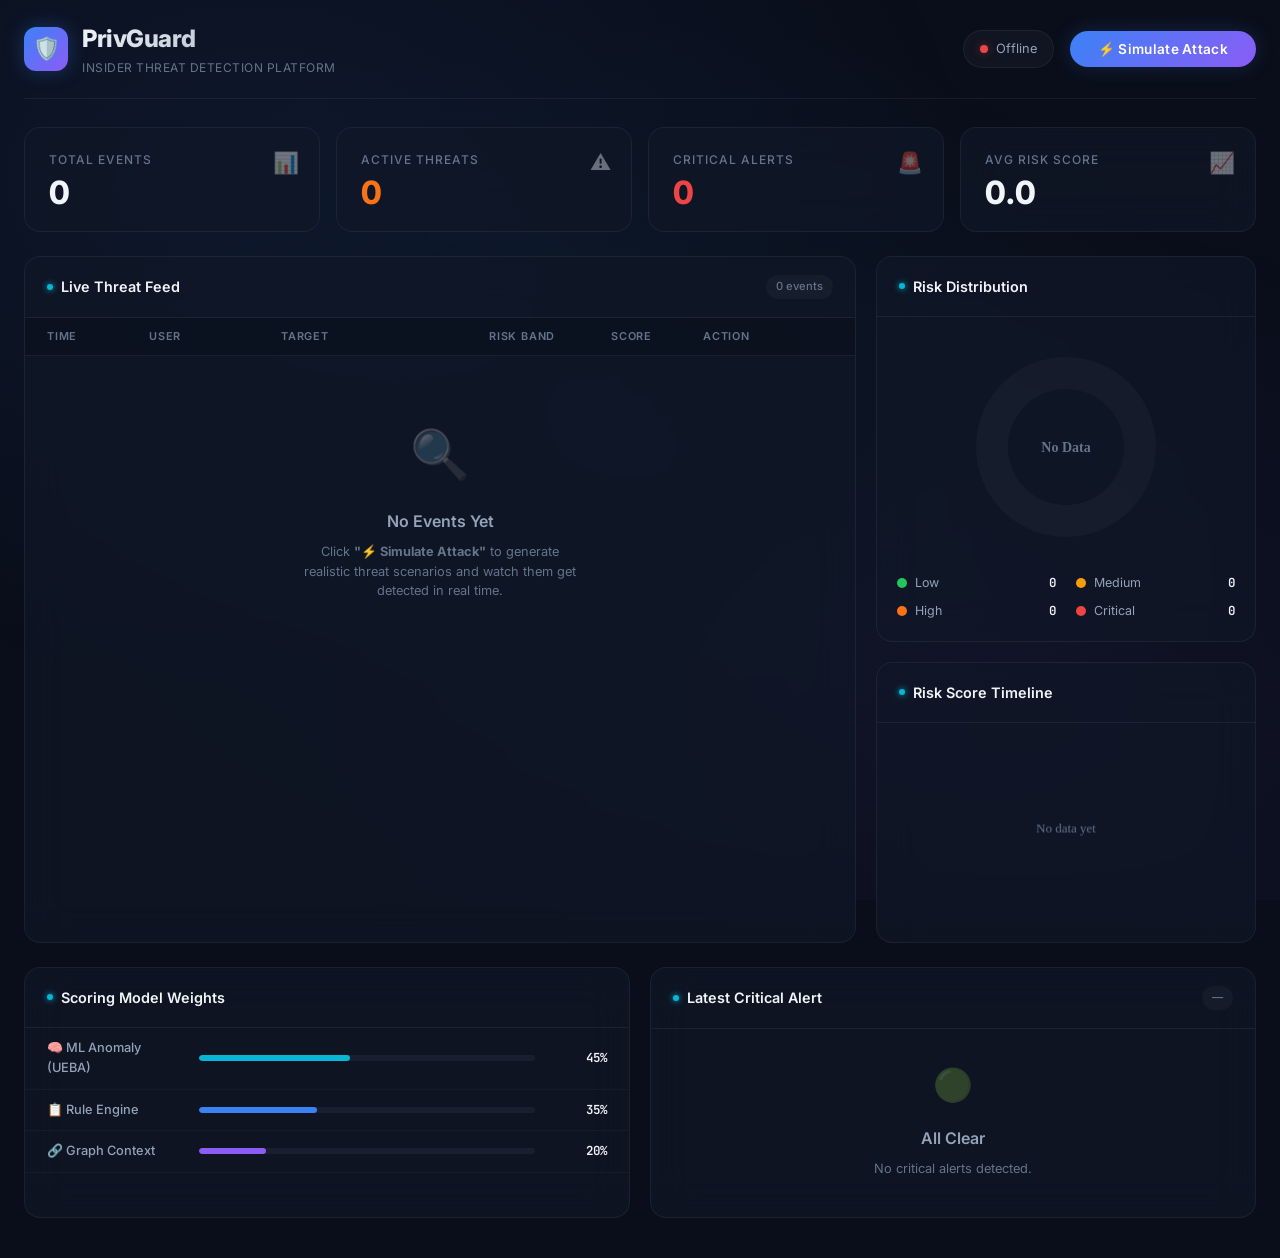
==== static/index.html @ bad9a6ab "Full-stack: Add live threat detection dashboard with simulation engine, charts, and real-time threat" ====
<!DOCTYPE html>
<html lang="en">
<head>
    <meta charset="UTF-8">
    <meta name="viewport" content="width=device-width, initial-scale=1.0">
    <meta name="description" content="PrivGuard — AI-Driven Insider Threat Detection Platform with real-time UEBA, anomaly detection, and automated response.">
    <title>PrivGuard — Insider Threat Detection Dashboard</title>
    <link rel="stylesheet" href="/static/style.css">
    <link rel="icon" href="data:image/svg+xml,<svg xmlns='http://www.w3.org/2000/svg' viewBox='0 0 100 100'><text y='.9em' font-size='90'>🛡️</text></svg>">
</head>
<body>
    <div class="app-container">

        <!-- Header -->
        <header class="header">
            <div class="header-left">
                <div class="logo-icon">🛡️</div>
                <div>
                    <h1 class="header-title">PrivGuard</h1>
                    <p class="header-subtitle">Insider Threat Detection Platform</p>
                </div>
            </div>
            <div class="header-right">
                <div class="status-badge">
                    <span class="status-dot" id="statusDot"></span>
                    <span id="statusText">Engine Online</span>
                </div>
                <button class="btn-simulate" id="btnSimulate" onclick="runSimulation()">
                    ⚡ Simulate Attack
                </button>
            </div>
        </header>

        <!-- Stats Cards -->
        <section class="stats-grid" id="statsGrid">
            <div class="stat-card">
                <span class="stat-icon">📊</span>
                <div class="stat-label">Total Events</div>
                <div class="stat-value" id="statTotal">0</div>
            </div>
            <div class="stat-card threats">
                <span class="stat-icon">⚠️</span>
                <div class="stat-label">Active Threats</div>
                <div class="stat-value" id="statThreats">0</div>
            </div>
            <div class="stat-card critical">
                <span class="stat-icon">🚨</span>
                <div class="stat-label">Critical Alerts</div>
                <div class="stat-value" id="statCritical">0</div>
            </div>
            <div class="stat-card">
                <span class="stat-icon">📈</span>
                <div class="stat-label">Avg Risk Score</div>
                <div class="stat-value" id="statAvgScore">0.0</div>
            </div>
        </section>

        <!-- Main Content -->
        <section class="main-grid">
            <!-- Threat Feed -->
            <div class="panel" id="threatPanel">
                <div class="panel-header">
                    <div class="panel-title">
                        <span class="panel-title-dot"></span>
                        Live Threat Feed
                    </div>
                    <span class="panel-badge" id="feedCount">0 events</span>
                </div>
                <div class="threat-header">
                    <span>Time</span>
                    <span>User</span>
                    <span>Target</span>
                    <span>Risk Band</span>
                    <span>Score</span>
                    <span>Action</span>
                </div>
                <div class="panel-body">
                    <div class="threat-feed" id="threatFeed">
                        <div class="empty-state" id="emptyState">
                            <div class="empty-icon">🔍</div>
                            <div class="empty-title">No Events Yet</div>
                            <div class="empty-desc">
                                Click <strong>"⚡ Simulate Attack"</strong> to generate realistic threat scenarios and watch them get detected in real time.
                            </div>
                        </div>
                    </div>
                </div>
            </div>

            <!-- Side Charts -->
            <div class="side-panels">
                <!-- Donut Chart -->
                <div class="panel">
                    <div class="panel-header">
                        <div class="panel-title">
                            <span class="panel-title-dot"></span>
                            Risk Distribution
                        </div>
                    </div>
                    <div class="panel-body">
                        <div class="donut-wrapper">
                            <canvas id="donutChart" width="220" height="220"></canvas>
                            <div class="donut-legend" id="donutLegend">
                                <div class="legend-item">
                                    <span class="legend-dot" style="background: var(--color-low)"></span>
                                    Low
                                    <span class="legend-count" id="legendLow">0</span>
                                </div>
                                <div class="legend-item">
                                    <span class="legend-dot" style="background: var(--color-medium)"></span>
                                    Medium
                                    <span class="legend-count" id="legendMedium">0</span>
                                </div>
                                <div class="legend-item">
                                    <span class="legend-dot" style="background: var(--color-high)"></span>
                                    High
                                    <span class="legend-count" id="legendHigh">0</span>
                                </div>
                                <div class="legend-item">
                                    <span class="legend-dot" style="background: var(--color-critical)"></span>
                                    Critical
                                    <span class="legend-count" id="legendCritical">0</span>
                                </div>
                            </div>
                        </div>
                    </div>
                </div>

                <!-- Timeline Chart -->
                <div class="panel">
                    <div class="panel-header">
                        <div class="panel-title">
                            <span class="panel-title-dot"></span>
                            Risk Score Timeline
                        </div>
                    </div>
                    <div class="panel-body">
                        <div class="chart-container">
                            <canvas id="timelineChart" width="340" height="180"></canvas>
                        </div>
                    </div>
                </div>
            </div>
        </section>

        <!-- Footer: Score Breakdown + Latest Alert Detail -->
        <section class="footer-row">
            <!-- Score Breakdown -->
            <div class="panel">
                <div class="panel-header">
                    <div class="panel-title">
                        <span class="panel-title-dot"></span>
                        Scoring Model Weights
                    </div>
                </div>
                <div class="panel-body">
                    <div class="breakdown-table">
                        <div class="breakdown-row">
                            <span class="breakdown-label">🧠 ML Anomaly (UEBA)</span>
                            <div class="breakdown-bar-track">
                                <div class="breakdown-bar-fill" style="width: 45%; background: var(--accent-cyan);"></div>
                            </div>
                            <span class="breakdown-value">45%</span>
                        </div>
                        <div class="breakdown-row">
                            <span class="breakdown-label">📋 Rule Engine</span>
                            <div class="breakdown-bar-track">
                                <div class="breakdown-bar-fill" style="width: 35%; background: var(--accent-blue);"></div>
                            </div>
                            <span class="breakdown-value">35%</span>
                        </div>
                        <div class="breakdown-row">
                            <span class="breakdown-label">🔗 Graph Context</span>
                            <div class="breakdown-bar-track">
                                <div class="breakdown-bar-fill" style="width: 20%; background: var(--accent-purple);"></div>
                            </div>
                            <span class="breakdown-value">20%</span>
                        </div>
                    </div>
                </div>
            </div>

            <!-- Latest Critical Alert -->
            <div class="panel" id="latestAlertPanel">
                <div class="panel-header">
                    <div class="panel-title">
                        <span class="panel-title-dot"></span>
                        Latest Critical Alert
                    </div>
                    <span class="panel-badge" id="latestAlertBadge">—</span>
                </div>
                <div class="panel-body">
                    <div class="breakdown-table" id="latestAlertDetail">
                        <div class="empty-state" style="padding: 30px;">
                            <div class="empty-icon" style="font-size: 2rem;">🟢</div>
                            <div class="empty-title">All Clear</div>
                            <div class="empty-desc">No critical alerts detected.</div>
                        </div>
                    </div>
                </div>
            </div>
        </section>

    </div>

    <script src="/static/app.js"></script>
</body>
</html>
---- static/style.css ----
/* =============================================
   PrivGuard Design System — Dark Glassmorphism
   ============================================= */

@import url('https://fonts.googleapis.com/css2?family=Inter:wght@300;400;500;600;700;800;900&family=JetBrains+Mono:wght@400;500;600&display=swap');

/* --- Design Tokens --- */
:root {
    /* Background */
    --bg-primary: #0a0e1a;
    --bg-secondary: #111827;
    --bg-card: rgba(17, 24, 39, 0.7);
    --bg-card-hover: rgba(30, 41, 59, 0.8);
    --bg-glass: rgba(255, 255, 255, 0.03);
    --bg-glass-border: rgba(255, 255, 255, 0.06);

    /* Text */
    --text-primary: #f1f5f9;
    --text-secondary: #94a3b8;
    --text-muted: #64748b;
    --text-accent: #38bdf8;

    /* Risk Band Colors */
    --color-low: #22c55e;
    --color-low-bg: rgba(34, 197, 94, 0.1);
    --color-low-glow: rgba(34, 197, 94, 0.3);

    --color-medium: #f59e0b;
    --color-medium-bg: rgba(245, 158, 11, 0.1);
    --color-medium-glow: rgba(245, 158, 11, 0.3);

    --color-high: #f97316;
    --color-high-bg: rgba(249, 115, 22, 0.1);
    --color-high-glow: rgba(249, 115, 22, 0.3);

    --color-critical: #ef4444;
    --color-critical-bg: rgba(239, 68, 68, 0.1);
    --color-critical-glow: rgba(239, 68, 68, 0.4);

    /* Accent */
    --accent-blue: #3b82f6;
    --accent-purple: #8b5cf6;
    --accent-cyan: #06b6d4;

    /* Layout */
    --radius: 16px;
    --radius-sm: 8px;
    --radius-xs: 4px;
    --shadow: 0 4px 30px rgba(0, 0, 0, 0.3);
    --transition: all 0.3s cubic-bezier(0.4, 0, 0.2, 1);
}

/* --- Reset & Base --- */
*, *::before, *::after {
    margin: 0;
    padding: 0;
    box-sizing: border-box;
}

html {
    font-size: 16px;
    scroll-behavior: smooth;
}

body {
    font-family: 'Inter', -apple-system, BlinkMacSystemFont, sans-serif;
    background: var(--bg-primary);
    color: var(--text-primary);
    min-height: 100vh;
    overflow-x: hidden;
    line-height: 1.6;
}

/* Animated background gradient */
body::before {
    content: '';
    position: fixed;
    top: 0;
    left: 0;
    width: 100%;
    height: 100%;
    background: 
        radial-gradient(ellipse at 20% 20%, rgba(59, 130, 246, 0.08) 0%, transparent 50%),
        radial-gradient(ellipse at 80% 80%, rgba(139, 92, 246, 0.06) 0%, transparent 50%),
        radial-gradient(ellipse at 50% 50%, rgba(6, 182, 212, 0.04) 0%, transparent 70%);
    pointer-events: none;
    z-index: 0;
}

/* --- Scrollbar --- */
::-webkit-scrollbar {
    width: 6px;
}
::-webkit-scrollbar-track {
    background: transparent;
}
::-webkit-scrollbar-thumb {
    background: rgba(148, 163, 184, 0.2);
    border-radius: 3px;
}
::-webkit-scrollbar-thumb:hover {
    background: rgba(148, 163, 184, 0.4);
}

/* --- Layout --- */
.app-container {
    position: relative;
    z-index: 1;
    max-width: 1440px;
    margin: 0 auto;
    padding: 0 24px 40px;
}

/* --- Header --- */
.header {
    display: flex;
    align-items: center;
    justify-content: space-between;
    padding: 20px 0;
    border-bottom: 1px solid var(--bg-glass-border);
    margin-bottom: 28px;
}

.header-left {
    display: flex;
    align-items: center;
    gap: 14px;
}

.logo-icon {
    width: 44px;
    height: 44px;
    background: linear-gradient(135deg, var(--accent-blue), var(--accent-purple));
    border-radius: 12px;
    display: flex;
    align-items: center;
    justify-content: center;
    font-size: 22px;
    box-shadow: 0 0 20px rgba(59, 130, 246, 0.3);
}

.header-title {
    font-size: 1.5rem;
    font-weight: 800;
    letter-spacing: -0.5px;
    background: linear-gradient(135deg, #f1f5f9, #94a3b8);
    -webkit-background-clip: text;
    -webkit-text-fill-color: transparent;
    background-clip: text;
}

.header-subtitle {
    font-size: 0.75rem;
    color: var(--text-muted);
    font-weight: 400;
    letter-spacing: 0.5px;
    text-transform: uppercase;
}

.header-right {
    display: flex;
    align-items: center;
    gap: 16px;
}

.status-badge {
    display: flex;
    align-items: center;
    gap: 8px;
    padding: 8px 16px;
    background: var(--bg-glass);
    border: 1px solid var(--bg-glass-border);
    border-radius: 100px;
    font-size: 0.8rem;
    color: var(--text-secondary);
}

.status-dot {
    width: 8px;
    height: 8px;
    border-radius: 50%;
    background: var(--color-low);
    box-shadow: 0 0 8px var(--color-low-glow);
    animation: pulse-dot 2s ease-in-out infinite;
}

.status-dot.offline {
    background: var(--color-critical);
    box-shadow: 0 0 8px var(--color-critical-glow);
}

@keyframes pulse-dot {
    0%, 100% { opacity: 1; transform: scale(1); }
    50% { opacity: 0.6; transform: scale(0.85); }
}

/* --- Simulate Button --- */
.btn-simulate {
    padding: 10px 28px;
    background: linear-gradient(135deg, var(--accent-blue), var(--accent-purple));
    border: none;
    border-radius: 100px;
    color: white;
    font-family: 'Inter', sans-serif;
    font-size: 0.85rem;
    font-weight: 600;
    cursor: pointer;
    transition: var(--transition);
    box-shadow: 0 0 20px rgba(59, 130, 246, 0.2);
    letter-spacing: 0.3px;
    position: relative;
    overflow: hidden;
}

.btn-simulate:hover {
    transform: translateY(-2px);
    box-shadow: 0 0 30px rgba(59, 130, 246, 0.4);
}

.btn-simulate:active {
    transform: translateY(0);
}

.btn-simulate.loading {
    pointer-events: none;
    opacity: 0.7;
}

.btn-simulate.loading::after {
    content: '';
    position: absolute;
    top: 0;
    left: -100%;
    width: 200%;
    height: 100%;
    background: linear-gradient(90deg, transparent, rgba(255,255,255,0.2), transparent);
    animation: shimmer 1.5s infinite;
}

@keyframes shimmer {
    0% { left: -100%; }
    100% { left: 100%; }
}

/* --- Stats Grid --- */
.stats-grid {
    display: grid;
    grid-template-columns: repeat(4, 1fr);
    gap: 16px;
    margin-bottom: 24px;
}

.stat-card {
    background: var(--bg-card);
    border: 1px solid var(--bg-glass-border);
    border-radius: var(--radius);
    padding: 22px 24px;
    backdrop-filter: blur(20px);
    transition: var(--transition);
    position: relative;
    overflow: hidden;
}

.stat-card::before {
    content: '';
    position: absolute;
    top: 0;
    left: 0;
    right: 0;
    height: 2px;
    background: linear-gradient(90deg, transparent, var(--accent-blue), transparent);
    opacity: 0;
    transition: var(--transition);
}

.stat-card:hover {
    border-color: rgba(255, 255, 255, 0.1);
    transform: translateY(-2px);
    box-shadow: var(--shadow);
}

.stat-card:hover::before {
    opacity: 1;
}

.stat-card.threats .stat-value { color: var(--color-high); }
.stat-card.critical .stat-value { color: var(--color-critical); }
.stat-card.critical::before { background: linear-gradient(90deg, transparent, var(--color-critical), transparent); }
.stat-card.threats::before { background: linear-gradient(90deg, transparent, var(--color-high), transparent); }

.stat-label {
    font-size: 0.75rem;
    color: var(--text-muted);
    text-transform: uppercase;
    letter-spacing: 1px;
    font-weight: 500;
    margin-bottom: 8px;
}

.stat-value {
    font-size: 2rem;
    font-weight: 800;
    color: var(--text-primary);
    line-height: 1;
    font-variant-numeric: tabular-nums;
}

.stat-icon {
    position: absolute;
    top: 18px;
    right: 20px;
    font-size: 1.3rem;
    opacity: 0.4;
}

/* --- Main Content Grid --- */
.main-grid {
    display: grid;
    grid-template-columns: 1fr 380px;
    gap: 20px;
    margin-bottom: 24px;
}

/* --- Panel --- */
.panel {
    background: var(--bg-card);
    border: 1px solid var(--bg-glass-border);
    border-radius: var(--radius);
    backdrop-filter: blur(20px);
    overflow: hidden;
}

.panel-header {
    display: flex;
    align-items: center;
    justify-content: space-between;
    padding: 18px 22px;
    border-bottom: 1px solid var(--bg-glass-border);
}

.panel-title {
    font-size: 0.9rem;
    font-weight: 600;
    color: var(--text-primary);
    display: flex;
    align-items: center;
    gap: 8px;
}

.panel-title-dot {
    width: 6px;
    height: 6px;
    border-radius: 50%;
    background: var(--accent-cyan);
    box-shadow: 0 0 6px var(--accent-cyan);
}

.panel-badge {
    font-size: 0.7rem;
    padding: 3px 10px;
    border-radius: 100px;
    background: var(--bg-glass);
    color: var(--text-muted);
    font-weight: 500;
}

.panel-body {
    padding: 0;
}

/* --- Threat Feed Table --- */
.threat-feed {
    max-height: 480px;
    overflow-y: auto;
}

.threat-row {
    display: grid;
    grid-template-columns: 90px 120px 1fr 110px 80px 130px;
    gap: 12px;
    align-items: center;
    padding: 13px 22px;
    border-bottom: 1px solid rgba(255, 255, 255, 0.03);
    font-size: 0.8rem;
    transition: var(--transition);
    animation: slideIn 0.4s ease-out;
}

.threat-row:hover {
    background: var(--bg-card-hover);
}

.threat-row.risk-Critical {
    background: var(--color-critical-bg);
    border-left: 3px solid var(--color-critical);
}

.threat-row.risk-Critical.pulse {
    animation: slideIn 0.4s ease-out, criticalPulse 2s ease-in-out 3;
}

.threat-row.risk-High {
    background: var(--color-high-bg);
    border-left: 3px solid var(--color-high);
}

.threat-row.risk-Medium {
    border-left: 3px solid var(--color-medium);
}

.threat-row.risk-Low {
    border-left: 3px solid rgba(34, 197, 94, 0.3);
}

@keyframes slideIn {
    from { opacity: 0; transform: translateX(-20px); }
    to { opacity: 1; transform: translateX(0); }
}

@keyframes criticalPulse {
    0%, 100% { background: var(--color-critical-bg); }
    50% { background: rgba(239, 68, 68, 0.2); }
}

.threat-time {
    color: var(--text-muted);
    font-family: 'JetBrains Mono', monospace;
    font-size: 0.72rem;
}

.threat-user {
    color: var(--text-primary);
    font-weight: 500;
}

.threat-user-dept {
    font-size: 0.68rem;
    color: var(--text-muted);
    font-weight: 400;
}

.threat-detail {
    color: var(--text-secondary);
    white-space: nowrap;
    overflow: hidden;
    text-overflow: ellipsis;
}

.threat-system {
    font-family: 'JetBrains Mono', monospace;
    font-size: 0.72rem;
    color: var(--accent-cyan);
}

.threat-score {
    font-family: 'JetBrains Mono', monospace;
    font-weight: 700;
    font-size: 0.85rem;
}

.threat-score.score-low { color: var(--color-low); }
.threat-score.score-medium { color: var(--color-medium); }
.threat-score.score-high { color: var(--color-high); }
.threat-score.score-critical { color: var(--color-critical); }

/* Risk Band Badge */
.risk-badge {
    display: inline-flex;
    align-items: center;
    gap: 5px;
    padding: 4px 10px;
    border-radius: 100px;
    font-size: 0.7rem;
    font-weight: 600;
    letter-spacing: 0.3px;
    text-transform: uppercase;
}

.risk-badge.band-Low {
    background: var(--color-low-bg);
    color: var(--color-low);
    border: 1px solid rgba(34, 197, 94, 0.2);
}
.risk-badge.band-Medium {
    background: var(--color-medium-bg);
    color: var(--color-medium);
    border: 1px solid rgba(245, 158, 11, 0.2);
}
.risk-badge.band-High {
    background: var(--color-high-bg);
    color: var(--color-high);
    border: 1px solid rgba(249, 115, 22, 0.2);
}
.risk-badge.band-Critical {
    background: var(--color-critical-bg);
    color: var(--color-critical);
    border: 1px solid rgba(239, 68, 68, 0.3);
    animation: badgePulse 1.5s ease-in-out infinite;
}

@keyframes badgePulse {
    0%, 100% { box-shadow: 0 0 0 0 var(--color-critical-glow); }
    50% { box-shadow: 0 0 12px 2px var(--color-critical-glow); }
}

/* Action Badge */
.action-badge {
    display: inline-flex;
    align-items: center;
    gap: 4px;
    padding: 4px 10px;
    border-radius: var(--radius-xs);
    font-size: 0.68rem;
    font-weight: 500;
    font-family: 'JetBrains Mono', monospace;
}

.action-badge.action-allow {
    background: rgba(34, 197, 94, 0.08);
    color: var(--color-low);
}
.action-badge.action-step-up-mfa {
    background: rgba(245, 158, 11, 0.08);
    color: var(--color-medium);
}
.action-badge.action-jit-approval-required {
    background: rgba(249, 115, 22, 0.08);
    color: var(--color-high);
}
.action-badge.action-auto-block-session {
    background: rgba(239, 68, 68, 0.1);
    color: var(--color-critical);
    font-weight: 700;
}

/* --- Side Panels --- */
.side-panels {
    display: flex;
    flex-direction: column;
    gap: 20px;
}

/* --- Chart Containers --- */
.chart-container {
    padding: 20px;
    display: flex;
    align-items: center;
    justify-content: center;
}

.chart-container canvas {
    max-width: 100%;
}

/* --- Donut Legend --- */
.donut-wrapper {
    display: flex;
    flex-direction: column;
    align-items: center;
    gap: 16px;
    padding: 20px;
}

.donut-legend {
    display: grid;
    grid-template-columns: 1fr 1fr;
    gap: 8px 20px;
    width: 100%;
}

.legend-item {
    display: flex;
    align-items: center;
    gap: 8px;
    font-size: 0.78rem;
    color: var(--text-secondary);
}

.legend-dot {
    width: 10px;
    height: 10px;
    border-radius: 50%;
    flex-shrink: 0;
}

.legend-count {
    margin-left: auto;
    font-weight: 600;
    font-family: 'JetBrains Mono', monospace;
    color: var(--text-primary);
}

/* --- Empty State --- */
.empty-state {
    display: flex;
    flex-direction: column;
    align-items: center;
    justify-content: center;
    padding: 60px 30px;
    text-align: center;
}

.empty-icon {
    font-size: 3rem;
    margin-bottom: 16px;
    opacity: 0.3;
}

.empty-title {
    font-size: 1rem;
    font-weight: 600;
    color: var(--text-secondary);
    margin-bottom: 8px;
}

.empty-desc {
    font-size: 0.8rem;
    color: var(--text-muted);
    max-width: 280px;
    line-height: 1.5;
}

/* --- Footer Row --- */
.footer-row {
    display: grid;
    grid-template-columns: 1fr 1fr;
    gap: 20px;
}

/* --- Score Breakdown Table --- */
.breakdown-table {
    width: 100%;
    padding: 0 0 8px;
}

.breakdown-row {
    display: grid;
    grid-template-columns: 140px 1fr 60px;
    gap: 12px;
    align-items: center;
    padding: 10px 22px;
    border-bottom: 1px solid rgba(255, 255, 255, 0.03);
    font-size: 0.8rem;
}

.breakdown-label {
    color: var(--text-secondary);
    font-weight: 500;
}

.breakdown-bar-track {
    height: 6px;
    background: rgba(255, 255, 255, 0.05);
    border-radius: 3px;
    overflow: hidden;
}

.breakdown-bar-fill {
    height: 100%;
    border-radius: 3px;
    transition: width 0.8s cubic-bezier(0.4, 0, 0.2, 1);
}

.breakdown-value {
    text-align: right;
    font-family: 'JetBrains Mono', monospace;
    font-weight: 600;
    color: var(--text-primary);
    font-size: 0.78rem;
}

/* --- Threat Header Row --- */
.threat-header {
    display: grid;
    grid-template-columns: 90px 120px 1fr 110px 80px 130px;
    gap: 12px;
    padding: 10px 22px;
    font-size: 0.68rem;
    text-transform: uppercase;
    letter-spacing: 0.8px;
    color: var(--text-muted);
    font-weight: 600;
    border-bottom: 1px solid var(--bg-glass-border);
    background: rgba(0, 0, 0, 0.2);
}

/* --- Responsive --- */
@media (max-width: 1200px) {
    .main-grid {
        grid-template-columns: 1fr;
    }
    .side-panels {
        flex-direction: row;
    }
    .footer-row {
        grid-template-columns: 1fr;
    }
}

@media (max-width: 768px) {
    .stats-grid {
        grid-template-columns: repeat(2, 1fr);
    }
    .threat-row, .threat-header {
        grid-template-columns: 80px 100px 1fr 80px;
    }
    .threat-row > :nth-child(5),
    .threat-row > :nth-child(6),
    .threat-header > :nth-child(5),
    .threat-header > :nth-child(6) {
        display: none;
    }
    .header {
        flex-direction: column;
        gap: 12px;
        text-align: center;
    }
    .side-panels {
        flex-direction: column;
    }
}

@media (max-width: 480px) {
    .stats-grid {
        grid-template-columns: 1fr;
    }
}
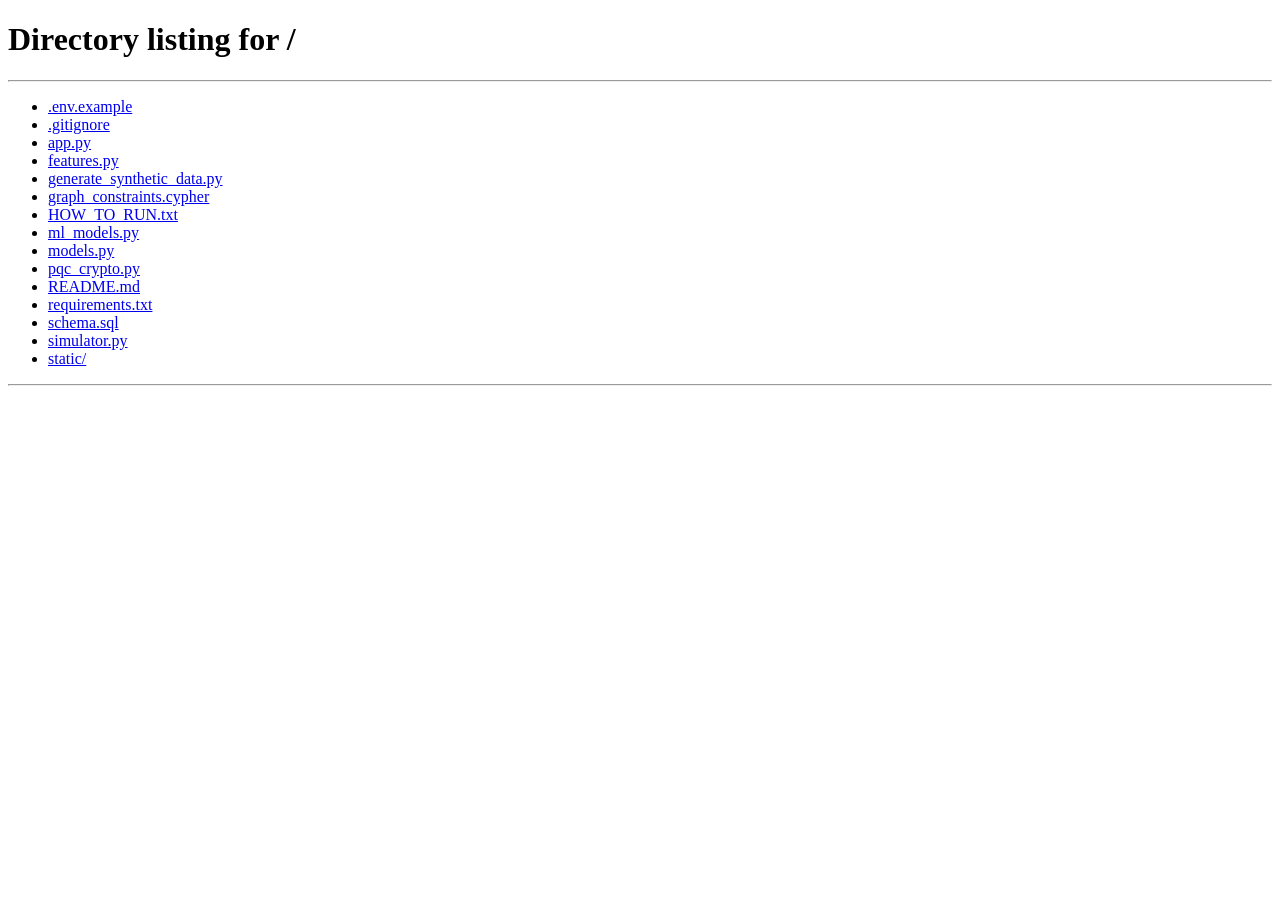
==== commit 7fdcf023: "Add login/user pages, update app and models with latest changes" ====
--- a/static/index.html
+++ b/static/index.html
@@ -1,6 +1,18 @@
 <!DOCTYPE html>
 <html lang="en">
 <head>
+    <script>
+        // Auth check before page loads
+        const activeUserData = localStorage.getItem('privguard_user');
+        if (!activeUserData) {
+            window.location.href = '/';
+        } else {
+            const user = JSON.parse(activeUserData);
+            if (user.role !== 'admin') {
+                window.location.href = '/static/user.html';
+            }
+        }
+    </script>
     <meta charset="UTF-8">
     <meta name="viewport" content="width=device-width, initial-scale=1.0">
     <meta name="description" content="PrivGuard — AI-Driven Insider Threat Detection Platform with real-time UEBA, anomaly detection, and automated response.">
@@ -8,6 +20,7 @@
     <link rel="stylesheet" href="/static/style.css">
     <link rel="icon" href="data:image/svg+xml,<svg xmlns='http://www.w3.org/2000/svg' viewBox='0 0 100 100'><text y='.9em' font-size='90'>🛡️</text></svg>">
 </head>
+
 <body>
     <div class="app-container">
 
@@ -28,7 +41,11 @@
                 <button class="btn-simulate" id="btnSimulate" onclick="runSimulation()">
                     ⚡ Simulate Attack
                 </button>
-            </div>
+                <button class="btn-logout" onclick="handleLogout()" style="margin-left: 10px;">
+                    Sign Out
+                </button>
+            </div>
+
         </header>
 
         <!-- Stats Cards -->
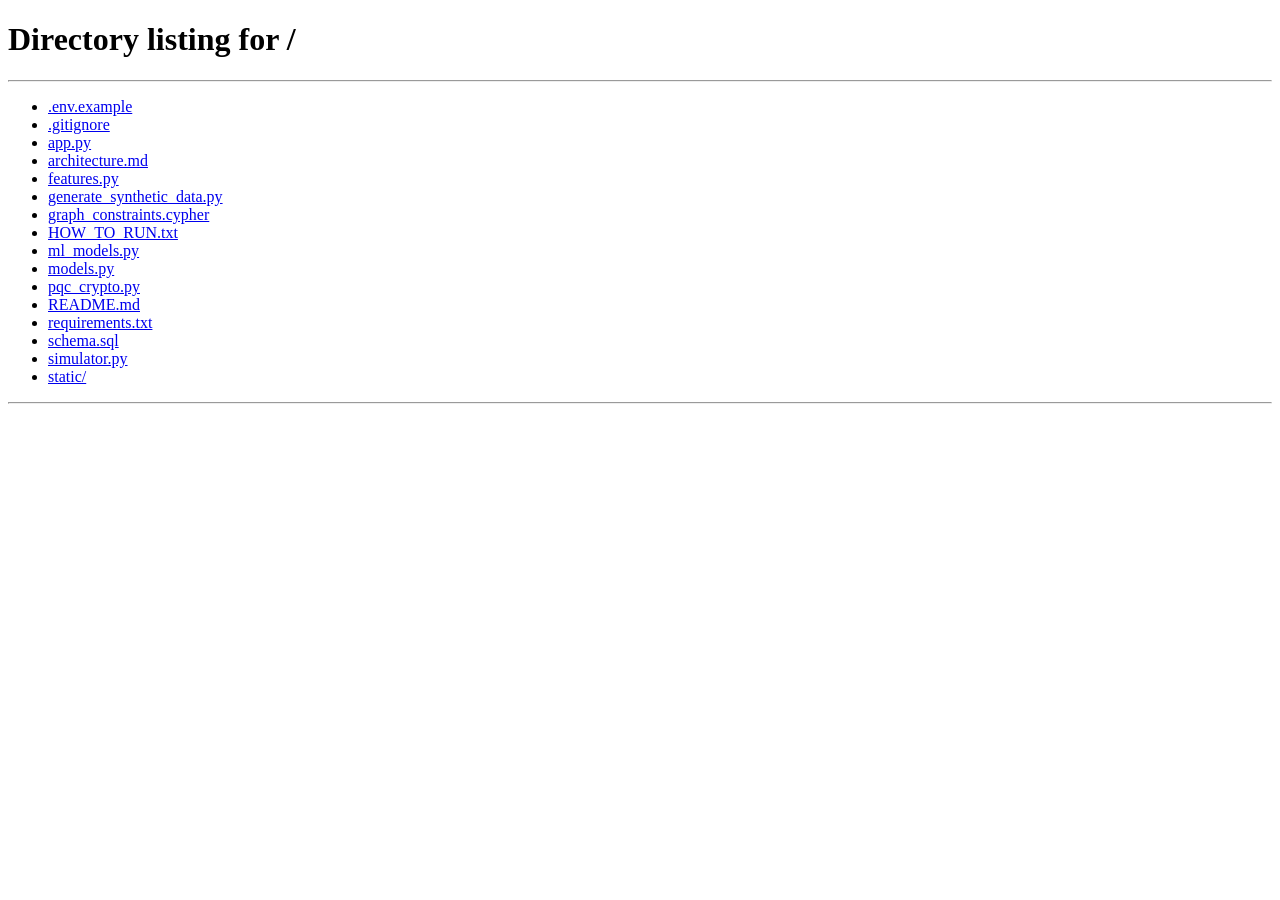
==== commit d5da3143: "feat: integrate PQC architecture, ML-KEM, and ML-DSA credentials protection" ====
--- a/static/index.html
+++ b/static/index.html
@@ -38,9 +38,6 @@
                     <span class="status-dot" id="statusDot"></span>
                     <span id="statusText">Engine Online</span>
                 </div>
-                <button class="btn-simulate" id="btnSimulate" onclick="runSimulation()">
-                    ⚡ Simulate Attack
-                </button>
                 <button class="btn-logout" onclick="handleLogout()" style="margin-left: 10px;">
                     Sign Out
                 </button>
@@ -97,7 +94,7 @@
                             <div class="empty-icon">🔍</div>
                             <div class="empty-title">No Events Yet</div>
                             <div class="empty-desc">
-                                Click <strong>"⚡ Simulate Attack"</strong> to generate realistic threat scenarios and watch them get detected in real time.
+                                Waiting for live events to be generated from user activity...
                             </div>
                         </div>
                     </div>
@@ -218,7 +215,269 @@
             </div>
         </section>
 
+        <!-- ============================== -->
+        <!-- 🚨 FLAGGED USERS PANEL (NEW) -->
+        <!-- ============================== -->
+        <section class="flagged-section" id="flaggedSection">
+            <div class="panel flagged-panel">
+                <div class="panel-header">
+                    <div class="panel-title" style="color: var(--color-critical);">
+                        <span class="panel-title-dot" style="background: var(--color-critical);"></span>
+                        🚨 Flagged Users — Anomalous Behavior Detected
+                    </div>
+                    <span class="panel-badge flagged-count-badge" id="flaggedCount">0 flagged</span>
+                </div>
+                <div class="panel-body">
+                    <div id="flaggedUsersContainer">
+                        <div class="flagged-empty" id="flaggedEmpty">
+                            <div style="font-size: 2.5rem; margin-bottom: 12px;">✅</div>
+                            <div style="font-weight: 700; color: var(--text-primary); margin-bottom: 6px;">No Flagged Users</div>
+                            <div style="font-size: 0.8rem; color: var(--text-muted);">All user accounts are operating within normal behavior parameters.</div>
+                        </div>
+                        <div class="flagged-table-wrapper" id="flaggedTableWrapper" style="display: none;">
+                            <table class="flagged-table" id="flaggedTable">
+                                <thead>
+                                    <tr>
+                                        <th>Status</th>
+                                        <th>Username</th>
+                                        <th>Name</th>
+                                        <th>Department</th>
+                                        <th>Failed Logins</th>
+                                        <th>Dangerous Actions</th>
+                                        <th>Reasons</th>
+                                        <th>Last Flagged</th>
+                                        <th>Actions</th>
+                                    </tr>
+                                </thead>
+                                <tbody id="flaggedTableBody"></tbody>
+                            </table>
+                        </div>
+                    </div>
+                </div>
+            </div>
+        </section>
+
     </div>
+
+    <!-- User Removal Confirmation Dialog -->
+    <div class="removal-overlay" id="removalOverlay">
+        <div class="removal-dialog">
+            <div style="font-size: 2.5rem; margin-bottom: 16px;">⚠️</div>
+            <h3 style="color: var(--color-critical); font-weight: 800; margin-bottom: 10px;">REMOVE USER ACCOUNT</h3>
+            <p style="color: var(--text-secondary); font-size: 0.85rem; line-height: 1.6; margin-bottom: 8px;">
+                You are about to <strong style="color: var(--color-critical);">permanently remove</strong> the following user account:
+            </p>
+            <div class="removal-user-info" id="removalUserInfo">
+                <!-- Filled dynamically -->
+            </div>
+            <p style="color: var(--text-muted); font-size: 0.75rem; margin-top: 12px;">
+                This action is irreversible. The user will be unable to log in and all active sessions will be terminated.
+            </p>
+            <div class="removal-actions">
+                <button class="removal-btn-cancel" onclick="closeRemovalDialog()">Cancel</button>
+                <button class="removal-btn-confirm" id="removalConfirmBtn" onclick="confirmRemoveUser()">🗑️ Remove Account</button>
+            </div>
+        </div>
+    </div>
+
+    <!-- Success/failure toast notification -->
+    <div class="toast-notification" id="toastNotification">
+        <span id="toastMessage"></span>
+    </div>
+
+    <style>
+        /* Flagged Users Section */
+        .flagged-section {
+            margin-top: 20px;
+        }
+        .flagged-panel {
+            border-color: rgba(239, 68, 68, 0.2) !important;
+            background: linear-gradient(180deg, rgba(239, 68, 68, 0.03), var(--bg-card)) !important;
+        }
+        .flagged-count-badge {
+            background: rgba(239, 68, 68, 0.15) !important;
+            color: var(--color-critical) !important;
+            font-weight: 700;
+        }
+        .flagged-empty {
+            text-align: center;
+            padding: 40px 20px;
+        }
+        .flagged-table-wrapper {
+            overflow-x: auto;
+        }
+        .flagged-table {
+            width: 100%;
+            border-collapse: collapse;
+            font-size: 0.8rem;
+        }
+        .flagged-table th {
+            text-align: left;
+            font-size: 0.7rem;
+            font-weight: 700;
+            text-transform: uppercase;
+            letter-spacing: 0.8px;
+            color: var(--text-muted);
+            padding: 12px 14px;
+            border-bottom: 1px solid var(--bg-glass-border);
+        }
+        .flagged-table td {
+            padding: 14px 14px;
+            color: var(--text-secondary);
+            border-bottom: 1px solid rgba(255, 255, 255, 0.03);
+            vertical-align: middle;
+        }
+        .flagged-table tr:hover td {
+            background: rgba(239, 68, 68, 0.03);
+        }
+        .danger-badge {
+            display: inline-flex;
+            align-items: center;
+            gap: 6px;
+            background: rgba(239, 68, 68, 0.15);
+            color: var(--color-critical);
+            padding: 5px 12px;
+            border-radius: 100px;
+            font-weight: 700;
+            font-size: 0.72rem;
+            animation: dangerPulse 1.5s infinite;
+        }
+        @keyframes dangerPulse {
+            0%, 100% { box-shadow: 0 0 5px rgba(239, 68, 68, 0.2); }
+            50% { box-shadow: 0 0 20px rgba(239, 68, 68, 0.5); }
+        }
+        .reason-tag {
+            display: inline-block;
+            background: rgba(255, 255, 255, 0.04);
+            border: 1px solid var(--bg-glass-border);
+            padding: 3px 8px;
+            border-radius: var(--radius-xs);
+            font-size: 0.68rem;
+            color: var(--text-muted);
+            margin: 2px 0;
+            max-width: 280px;
+            overflow: hidden;
+            text-overflow: ellipsis;
+            white-space: nowrap;
+        }
+        .btn-remove-user {
+            padding: 6px 14px;
+            background: rgba(239, 68, 68, 0.12);
+            border: 1px solid rgba(239, 68, 68, 0.3);
+            border-radius: var(--radius-sm);
+            color: var(--color-critical);
+            font-weight: 700;
+            font-size: 0.75rem;
+            cursor: pointer;
+            transition: var(--transition);
+            white-space: nowrap;
+        }
+        .btn-remove-user:hover {
+            background: rgba(239, 68, 68, 0.3);
+            transform: translateY(-1px);
+            box-shadow: 0 0 15px rgba(239, 68, 68, 0.3);
+        }
+        .flagged-count-num {
+            font-size: 1.2rem;
+            font-weight: 800;
+            color: var(--color-critical);
+        }
+
+        /* Removal Overlay */
+        .removal-overlay {
+            position: fixed;
+            top: 0; left: 0; right: 0; bottom: 0;
+            background: rgba(5, 8, 16, 0.9);
+            backdrop-filter: blur(10px);
+            z-index: 200;
+            display: flex;
+            align-items: center;
+            justify-content: center;
+            opacity: 0;
+            pointer-events: none;
+            transition: all 0.3s ease;
+        }
+        .removal-overlay.active {
+            opacity: 1;
+            pointer-events: auto;
+        }
+        .removal-dialog {
+            background: var(--bg-card);
+            border: 2px solid rgba(239, 68, 68, 0.3);
+            border-radius: var(--radius);
+            padding: 36px;
+            max-width: 460px;
+            width: 90%;
+            text-align: center;
+            transform: scale(0.9);
+            transition: transform 0.3s ease;
+        }
+        .removal-overlay.active .removal-dialog {
+            transform: scale(1);
+        }
+        .removal-user-info {
+            background: rgba(239, 68, 68, 0.06);
+            border: 1px solid rgba(239, 68, 68, 0.15);
+            border-radius: var(--radius-sm);
+            padding: 14px;
+            margin-top: 12px;
+            font-size: 0.85rem;
+            color: var(--text-primary);
+            font-weight: 600;
+        }
+        .removal-actions {
+            display: flex;
+            gap: 12px;
+            justify-content: center;
+            margin-top: 24px;
+        }
+        .removal-btn-cancel {
+            padding: 10px 24px;
+            background: rgba(255, 255, 255, 0.05);
+            border: 1px solid var(--bg-glass-border);
+            border-radius: var(--radius-sm);
+            color: var(--text-primary);
+            cursor: pointer;
+            font-size: 0.85rem;
+        }
+        .removal-btn-confirm {
+            padding: 10px 24px;
+            background: var(--color-critical);
+            border: none;
+            border-radius: var(--radius-sm);
+            color: white;
+            cursor: pointer;
+            font-weight: 700;
+            font-size: 0.85rem;
+            transition: var(--transition);
+        }
+        .removal-btn-confirm:hover {
+            box-shadow: 0 0 20px rgba(239, 68, 68, 0.4);
+            transform: translateY(-1px);
+        }
+
+        /* Toast */
+        .toast-notification {
+            position: fixed;
+            bottom: 30px;
+            left: 50%;
+            transform: translateX(-50%) translateY(100px);
+            background: var(--bg-card);
+            border: 1px solid var(--bg-glass-border);
+            border-radius: var(--radius);
+            padding: 14px 28px;
+            font-size: 0.85rem;
+            color: var(--text-primary);
+            z-index: 300;
+            opacity: 0;
+            transition: all 0.4s cubic-bezier(0.4, 0, 0.2, 1);
+            box-shadow: 0 10px 40px rgba(0, 0, 0, 0.5);
+        }
+        .toast-notification.show {
+            opacity: 1;
+            transform: translateX(-50%) translateY(0);
+        }
+    </style>
 
     <script src="/static/app.js"></script>
 </body>
